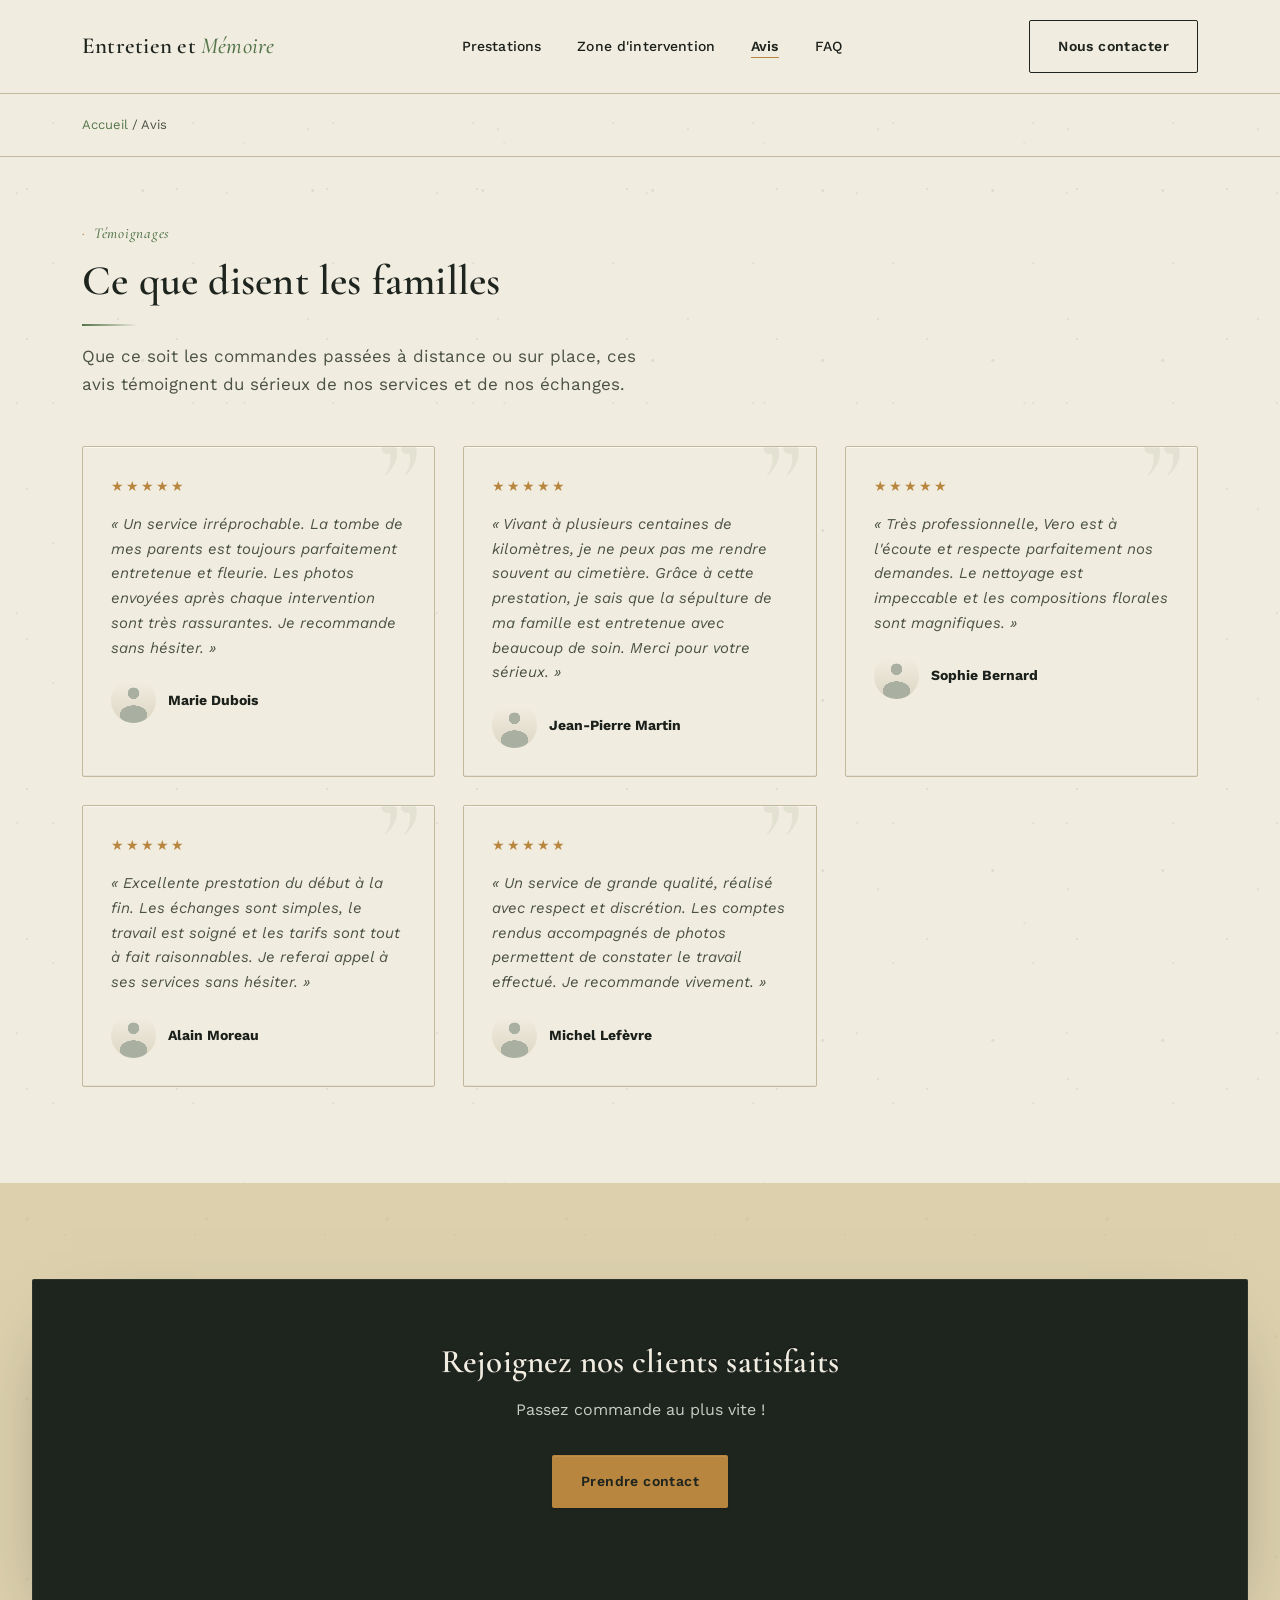
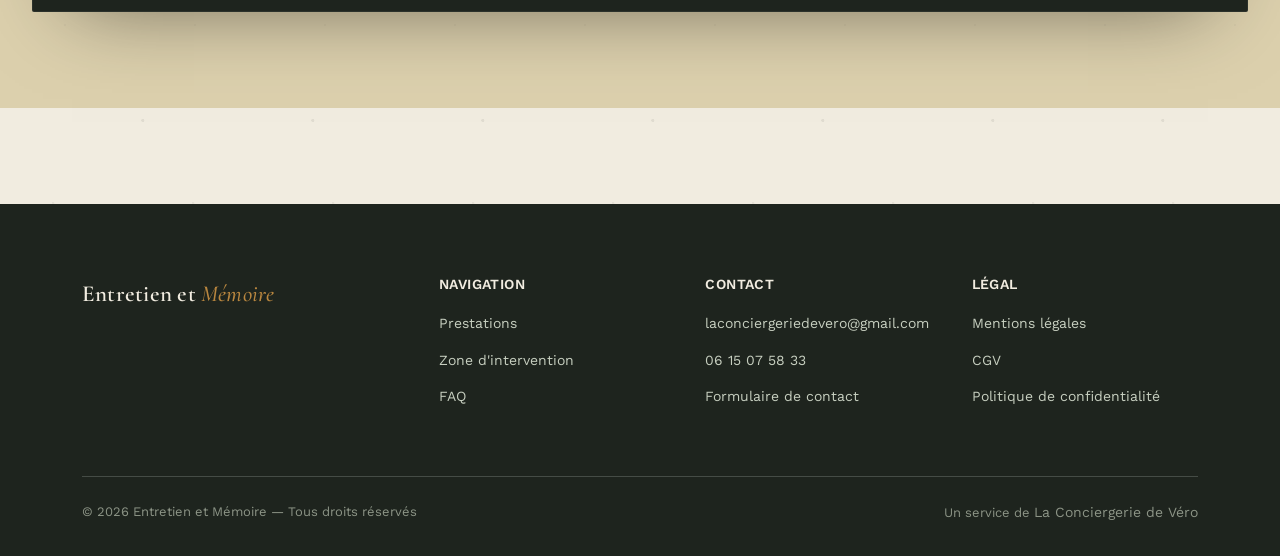
==== pages/avis.html @ b8784d21 "Initial push" ====
<!DOCTYPE html>
<html lang="fr">
<head>
<meta charset="UTF-8">
<meta name="viewport" content="width=device-width, initial-scale=1.0">
<title>Avis clients | Entretien et Mémoire</title>
<meta name="description" content="Découvrez les témoignages de familles qui nous confient le nettoyage, le fleurissement et l'entretien des sépultures de leurs proches dans le Calvados.">
<meta name="robots" content="index, follow">
<link rel="canonical" href="https://entretienetmemoire.laconciergeriedevero.fr/pages/avis.html">
<link rel="icon" href="../favicon.ico" sizes="any">
<link rel="icon" type="image/png" sizes="32x32" href="../img/favicon-32x32.png">
<link rel="icon" type="image/png" sizes="16x16" href="../img/favicon-16x16.png">
<link rel="apple-touch-icon" href="../img/apple-touch-icon.png">
<meta name="theme-color" content="#1E241E">
<meta property="og:type" content="website">
<meta property="og:site_name" content="Entretien et Mémoire">
<meta property="og:locale" content="fr_FR">
<meta property="og:title" content="Avis clients | Entretien et Mémoire">
<meta property="og:description" content="Découvrez les témoignages de familles qui nous confient le nettoyage, le fleurissement et l'entretien des sépultures de leurs proches dans le Calvados.">
<meta property="og:url" content="https://entretienetmemoire.laconciergeriedevero.fr/pages/avis.html">
<meta property="og:image" content="https://entretienetmemoire.laconciergeriedevero.fr/img/og-image.jpg">
<meta property="og:image:width" content="1200">
<meta property="og:image:height" content="630">
<meta name="twitter:card" content="summary_large_image">
<meta name="twitter:title" content="Avis clients | Entretien et Mémoire">
<meta name="twitter:description" content="Découvrez les témoignages de familles qui nous confient le nettoyage, le fleurissement et l'entretien des sépultures de leurs proches dans le Calvados.">
<meta name="twitter:image" content="https://entretienetmemoire.laconciergeriedevero.fr/img/og-image.jpg">
<link rel="preconnect" href="https://fonts.googleapis.com">
<link rel="preconnect" href="https://fonts.gstatic.com" crossorigin>
<link href="https://fonts.googleapis.com/css2?family=Cormorant+Garamond:ital,wght@0,400;0,500;0,600;0,700;1,400;1,500&family=Work+Sans:wght@400;500;600;700&display=swap" rel="stylesheet">
<link rel="stylesheet" href="../css/style.css">
<script type="application/ld+json">
{
  "@context": "https://schema.org",
  "@type": "LocalBusiness",
  "@id": "https://entretienetmemoire.laconciergeriedevero.fr/#business",
  "name": "Entretien et Mémoire",
  "review": [
    {
      "@type": "Review",
      "reviewRating": {
        "@type": "Rating",
        "ratingValue": "5",
        "bestRating": "5"
      },
      "author": {
        "@type": "Person",
        "name": "Marie Dubois"
      },
      "reviewBody": "Un service irréprochable. La tombe de mes parents est toujours parfaitement entretenue et fleurie. Les photos envoyées après chaque intervention sont très rassurantes. Je recommande sans hésiter."
    },
    {
      "@type": "Review",
      "reviewRating": {
        "@type": "Rating",
        "ratingValue": "5",
        "bestRating": "5"
      },
      "author": {
        "@type": "Person",
        "name": "Jean-Pierre Martin"
      },
      "reviewBody": "Vivant à plusieurs centaines de kilomètres, je ne peux pas me rendre souvent au cimetière. Grâce à cette prestation, je sais que la sépulture de ma famille est entretenue avec beaucoup de soin. Merci pour votre sérieux."
    },
    {
      "@type": "Review",
      "reviewRating": {
        "@type": "Rating",
        "ratingValue": "5",
        "bestRating": "5"
      },
      "author": {
        "@type": "Person",
        "name": "Sophie Bernard"
      },
      "reviewBody": "Très professionnelle, Vero est à l'écoute et respecte parfaitement nos demandes. Le nettoyage est impeccable et les compositions florales sont magnifiques."
    },
    {
      "@type": "Review",
      "reviewRating": {
        "@type": "Rating",
        "ratingValue": "5",
        "bestRating": "5"
      },
      "author": {
        "@type": "Person",
        "name": "Alain Moreau"
      },
      "reviewBody": "Excellente prestation du début à la fin. Les échanges sont simples, le travail est soigné et les tarifs sont tout à fait raisonnables. Je referai appel à ses services sans hésiter."
    },
    {
      "@type": "Review",
      "reviewRating": {
        "@type": "Rating",
        "ratingValue": "5",
        "bestRating": "5"
      },
      "author": {
        "@type": "Person",
        "name": "Michel Lefèvre"
      },
      "reviewBody": "Un service de grande qualité, réalisé avec respect et discrétion. Les comptes rendus accompagnés de photos permettent de constater le travail effectué. Je recommande vivement."
    }
  ]
}
</script>
<script type="application/ld+json">
{
  "@context": "https://schema.org",
  "@type": "BreadcrumbList",
  "itemListElement": [
    {
      "@type": "ListItem",
      "position": 1,
      "name": "Accueil",
      "item": "https://entretienetmemoire.laconciergeriedevero.fr/"
    },
    {
      "@type": "ListItem",
      "position": 2,
      "name": "Avis",
      "item": "https://entretienetmemoire.laconciergeriedevero.fr/pages/avis.html"
    }
  ]
}
</script>
</head>
<body>

<header>
  <nav>
    <a href="../index.html" class="logo">Entretien et <span>Mémoire</span></a>
    <ul class="nav-links">
      <li><a href="prestations.html">Prestations</a></li>
      <li><a href="zone-intervention.html">Zone d'intervention</a></li>
      <li><a href="avis.html" class="active">Avis</a></li>
      <li><a href="faq.html">FAQ</a></li>
    </ul>
    <div class="nav-cta">
      <a href="contact.html" class="btn btn-ghost">Nous contacter</a>
    </div>
    <button class="burger" aria-label="Menu">☰</button>
  </nav>
</header>

<div class="breadcrumb">
  <div class="wrap"><a href="../index.html">Accueil</a> / Avis</div>
</div>

<section class="page-header">
  <div class="wrap" data-reveal>
    <span class="eyebrow">Témoignages</span>
    <h1>Ce que disent les familles</h1>
    <p class="lead">Que ce soit les commandes passées à distance ou sur place, ces avis témoignent du sérieux de 
		nos services et de nos échanges.
	</p>
  </div>
</section>

<section style="padding-top:0;">
  <div class="wrap">
    <div class="testi-grid">
      <div class="testi" data-reveal>
        <div class="stars">★★★★★</div>
        <p>« Un service irréprochable. La tombe de mes parents est toujours parfaitement entretenue 
			et fleurie. Les photos envoyées après chaque intervention sont très rassurantes. 
			Je recommande sans hésiter. »</p>
        <div class="who"><div class="avatar"></div><div><b>Marie Dubois</b></div></div>
      </div>
      <div class="testi" data-reveal>
        <div class="stars">★★★★★</div>
        <p>« Vivant à plusieurs centaines de kilomètres, je ne peux pas me rendre souvent au cimetière. 
			Grâce à cette prestation, je sais que la sépulture de ma famille est entretenue avec beaucoup 
			de soin. Merci pour votre sérieux. »</p>
        <div class="who"><div class="avatar"></div><div><b>Jean-Pierre Martin</b></div></div>
      </div>
      <div class="testi" data-reveal>
        <div class="stars">★★★★★</div>
        <p>« Très professionnelle, Vero est à l'écoute et respecte parfaitement nos demandes. 
			Le nettoyage est impeccable et les compositions florales sont magnifiques. »</p>
        <div class="who"><div class="avatar"></div><div><b>Sophie Bernard</b></div></div>
      </div>
      <div class="testi" data-reveal>
        <div class="stars">★★★★★</div>
        <p>« Excellente prestation du début à la fin. Les échanges sont simples, le travail est 
			soigné et les tarifs sont tout à fait raisonnables. Je referai appel à ses services sans hésiter. »</p>
        <div class="who"><div class="avatar"></div><div><b>Alain Moreau</b></div></div>
      </div>
      <div class="testi" data-reveal>
        <div class="stars">★★★★★</div>
        <p>« Un service de grande qualité, réalisé avec respect et discrétion. Les comptes rendus 
			accompagnés de photos permettent de constater le travail effectué. Je recommande vivement. »</p>
        <div class="who"><div class="avatar"></div><div><b>Michel Lefèvre</b></div></div>
      </div>
    </div>
  </div>
</section>

<section class="alt">
  <div class="cta-band" data-reveal>
    <h2>Rejoignez nos clients satisfaits</h2>
    <p>Passez commande au plus vite !</p>
    <div class="hero-actions" style="justify-content:center;">
      <a href="contact.html" class="btn btn-primary">Prendre contact</a>
    </div>
  </div>
</section>

<footer>
  <div class="wrap">
    <div class="foot-grid">
      <div>
        <a href="../index.html" class="logo">Entretien et <span>Mémoire</span></a>
      </div>
      <div>
        <h4>Navigation</h4>
        <ul>
          <li><a href="prestations.html">Prestations</a></li>
          <li><a href="zone-intervention.html">Zone d'intervention</a></li>
          <li><a href="faq.html">FAQ</a></li>
        </ul>
      </div>
      <div>
        <h4>Contact</h4>
        <ul>
          <li><a href="mailto:laconciergeriedevero@gmail.com">laconciergeriedevero@gmail.com</a></li>
          <li><a href="tel:0615075833">06 15 07 58 33</a></li>
          <li><a href="contact.html">Formulaire de contact</a></li>
        </ul>
      </div>
      <div>
        <h4>Légal</h4>
        <ul>
          <li><a href="#">Mentions légales</a></li>
          <li><a href="#">CGV</a></li>
          <li><a href="#">Politique de confidentialité</a></li>
        </ul>
      </div>
    </div>
    <div class="foot-bottom">
      <span>© 2026 Entretien et Mémoire — Tous droits réservés</span>
    <span>Un service de <a href="https://laconciergeriedevero.fr/" style="color:inherit;">La Conciergerie de Véro</a></span>
    </div>
  </div>
</footer>

<script src="../js/main.js"></script>
</body>
</html>
---- css/style.css ----
/* ==========================================================================
   La Conciergerie de Véro — style.css
   Design tokens : granit / calcaire / lichen / bronze patiné
   ========================================================================== */

:root{
  --ardoise:#1E241E;
  --ardoise-light:#3A4536;
  --ivoire:#F1ECE0;
  --ivoire-warm:#DCD0AD;
  --mousse:#54764A;
  --mousse-light:#9FBE8B;
  --or:#B8863F;
  --or-light:#D6A85E;
  --pierre:#C2B89E;
  --texte:#1B201A;
  --texte-doux:#4B5245;
  --radius:2px;
  --maxw:1180px;
}

*{box-sizing:border-box; margin:0; padding:0;}
html{scroll-behavior:smooth;}
body{
  font-family:'Work Sans', sans-serif;
  color:var(--texte);
  background:
    radial-gradient(circle at 18% 26%, rgba(27,32,26,.07) 0 1px, transparent 1.5px),
    radial-gradient(circle at 62% 68%, rgba(27,32,26,.06) 0 1px, transparent 1.5px),
    radial-gradient(circle at 84% 12%, rgba(27,32,26,.075) 0 1.3px, transparent 1.8px),
    radial-gradient(circle at 38% 88%, rgba(27,32,26,.055) 0 1px, transparent 1.5px),
    radial-gradient(circle at 8% 92%, rgba(27,32,26,.06) 0 1px, transparent 1.5px),
    radial-gradient(circle at 94% 55%, rgba(84,118,74,.05) 0 1.4px, transparent 1.8px),
    var(--ivoire);
  background-size:150px 150px, 190px 190px, 170px 170px, 140px 140px, 210px 210px, 260px 260px, auto;
  line-height:1.65;
  -webkit-font-smoothing:antialiased;
}
h1,h2,h3,h4{
  font-family:'Cormorant Garamond', serif;
  font-weight:600;
  line-height:1.15;
  color:var(--ardoise);
  letter-spacing:.005em;
}
a{color:inherit; text-decoration:none;}
img{max-width:100%; display:block;}
ul{list-style:none;}

.wrap{max-width:var(--maxw); margin:0 auto; padding:0 32px;}
.eyebrow{
  font-family:'Cormorant Garamond', serif;
  font-style:italic;
  font-weight:500;
  font-size:15px;
  letter-spacing:.05em;
  color:var(--mousse);
  margin-bottom:12px;
  display:block;
}
.eyebrow::before{
  content:'◆';
  display:inline-block;
  font-size:8px;
  color:var(--or);
  margin-right:9px;
  transform:translateY(-2px);
}
.btn{
  display:inline-flex;
  align-items:center;
  gap:8px;
  padding:14px 28px;
  border-radius:var(--radius);
  font-weight:600;
  font-size:14px;
  letter-spacing:.03em;
  cursor:pointer;
  border:1px solid transparent;
  transition:transform .15s ease, background .2s ease, box-shadow .2s ease;
}
.btn:hover{transform:translateY(-1px);}
.btn-primary{
  background:var(--ardoise); color:var(--ivoire);
  box-shadow:inset 0 1px 0 rgba(255,255,255,.08), 0 1px 2px rgba(0,0,0,.2);
}
.btn-primary:hover{background:var(--ardoise-light);}
.btn-ghost{border-color:var(--ardoise); color:var(--ardoise);}
.btn-ghost:hover{background:var(--ardoise); color:var(--ivoire);}

/* -------- placeholder image blocks (marques de burin) -------- */
.ph{
  background:
    repeating-linear-gradient(45deg, rgba(42,47,44,.06) 0 2px, transparent 2px 11px),
    repeating-linear-gradient(-45deg, rgba(42,47,44,.045) 0 2px, transparent 2px 11px),
    linear-gradient(160deg, var(--pierre), #BEB6A0);
  border:1px solid rgba(42,47,44,.28);
  border-radius:var(--radius);
  display:flex;
  align-items:center;
  justify-content:center;
  text-align:center;
  color:var(--texte-doux);
  font-size:13px;
  letter-spacing:.03em;
  text-transform:uppercase;
  min-height:200px;
  padding:16px;
}

/* -------- header / nav -------- */
header{
  position:sticky; top:0; z-index:50;
  background:rgba(241,236,224,.93);
  backdrop-filter:blur(8px);
  border-bottom:1px solid var(--pierre);
}
nav{
  display:flex; align-items:center; justify-content:space-between;
  padding:20px 32px; max-width:var(--maxw); margin:0 auto;
}
.logo{font-family:'Cormorant Garamond', serif; font-size:23px; font-weight:600; color:var(--ardoise); letter-spacing:.01em;}
.logo span{color:var(--mousse); font-style:italic; font-weight:500;}
.nav-links{display:flex; gap:36px; font-size:14px; font-weight:500; letter-spacing:.01em;}
.nav-links a{position:relative; padding-bottom:4px;}
.nav-links a::after{
  content:''; position:absolute; left:0; bottom:0; height:1px; width:0;
  background:var(--or); transition:width .2s ease;
}
.nav-links a:hover::after, .nav-links a.active::after{width:100%;}
.nav-links a.active{color:var(--ardoise); font-weight:600;}
.nav-cta{display:flex; gap:12px; align-items:center;}
.burger{display:none; background:none; border:none; cursor:pointer; font-size:20px; color:var(--ardoise);}

.nav-links.mobile-open{
  display:flex; position:absolute; top:100%; left:0; right:0;
  flex-direction:column; background:var(--ivoire); border-bottom:1px solid var(--pierre);
  padding:16px 32px; gap:0;
}
.nav-links.mobile-open a{padding:12px 0; border-bottom:1px solid var(--pierre);}

/* -------- breadcrumb (pages intérieures) -------- */
.breadcrumb{
  padding:20px 0; font-size:13px; color:var(--texte-doux); border-bottom:1px solid var(--pierre);
}
.breadcrumb a{color:var(--mousse);}
.breadcrumb a:hover{text-decoration:underline;}

/* -------- page header (pages intérieures) -------- */
.page-header{padding:64px 0 48px;}
.page-header h1{font-size:42px; max-width:640px;}
.page-header h1::after{
  content:''; display:block; width:56px; height:2px; margin-top:18px;
  background:linear-gradient(90deg, var(--mousse), transparent);
}
.page-header p.lead{font-size:17px; color:var(--texte-doux); max-width:560px; margin-top:16px;}

/* -------- hero (accueil) : dalle de granit sombre -------- */
.hero{
  position:relative; overflow:visible;
  padding:100px 0 130px;
  background:
    radial-gradient(ellipse 60% 50% at 80% 0%, rgba(159,190,139,.09), transparent 60%),
    radial-gradient(circle at 12% 20%, rgba(255,255,255,.03) 0 1px, transparent 1.6px),
    radial-gradient(circle at 70% 60%, rgba(255,255,255,.025) 0 1px, transparent 1.6px),
    radial-gradient(circle at 40% 85%, rgba(255,255,255,.03) 0 1px, transparent 1.6px),
    linear-gradient(160deg, var(--ardoise), #171C15 85%);
  background-size:auto, 170px 170px, 200px 200px, 150px 150px, auto;
  color:var(--ivoire);
}
.hero::after{
  content:'';
  position:absolute; left:0; right:0; bottom:-1px; height:34px;
  background:var(--ivoire);
  clip-path:polygon(0% 100%,0% 38%,4% 55%,8% 30%,13% 62%,18% 20%,23% 48%,29% 12%,35% 58%,
    41% 26%,46% 66%,52% 18%,58% 50%,63% 8%,69% 44%,75% 24%,80% 60%,86% 15%,91% 46%,96% 22%,100% 52%,100% 100%);
}
.hero .wrap{position:relative; z-index:1; display:grid; grid-template-columns:1.1fr .9fr; gap:64px; align-items:center;}
.hero .eyebrow{color:var(--mousse-light);}
.hero .eyebrow::before{color:var(--or-light);}
.hero h1{
  color:var(--ivoire);
  font-size:52px; margin-bottom:22px; max-width:520px;
  text-shadow:0 1px 0 rgba(255,255,255,.06), 0 2px 18px rgba(0,0,0,.4);
}
.hero p.lead{font-size:18px; color:#C4CDBB; max-width:460px; margin-bottom:32px;}
.hero .btn-primary{background:var(--or); color:var(--ardoise);}
.hero .btn-primary:hover{background:var(--or-light);}
.hero .btn-ghost{border-color:#4C583F; color:var(--ivoire);}
.hero .btn-ghost:hover{background:rgba(255,255,255,.08); color:var(--ivoire);}
.hero-actions{display:flex; gap:16px; margin-bottom:40px; flex-wrap:wrap;}
.hero-stats{display:flex; gap:36px;}
.stat b{font-family:'Cormorant Garamond', serif; font-size:29px; color:var(--ivoire); display:block; font-weight:600;}
.stat span{font-size:13px; color:#93A084;}

/* -------- signature: curseur avant / après -------- */
.ba-slider{
  position:relative; border-radius:var(--radius); overflow:hidden;
  aspect-ratio:4/5; border:1px solid rgba(184,134,63,.45);
  box-shadow:0 30px 70px -20px rgba(0,0,0,.6);
}
.ba-slider .ph{position:absolute; inset:0; min-height:0; border:none; border-radius:0;}
.ba-slider .ph picture, .ba-slider .ph img{width:100%; height:100%; object-fit:cover; display:block;}
.ba-before{background:linear-gradient(160deg,#A9A28E,#7C7563);}
.ba-after{
  background:linear-gradient(160deg, var(--pierre), #E2DAC6);
  clip-path:inset(0 50% 0 0);
}
.ba-handle{
  position:absolute; top:0; bottom:0; left:50%;
  width:2px; background:var(--ivoire);
  transform:translateX(-1px);
  cursor:ew-resize;
}
.ba-handle::after{
  content:'⇔'; position:absolute; top:50%; left:50%;
  transform:translate(-50%,-50%);
  width:40px; height:40px; border-radius:50%;
  background:var(--ivoire); color:var(--ardoise);
  display:flex; align-items:center; justify-content:center;
  font-size:16px; box-shadow:0 4px 14px rgba(0,0,0,.25);
}
.ba-label{
  position:absolute; bottom:14px; font-size:11px; letter-spacing:.08em;
  text-transform:uppercase; background:rgba(42,47,44,.86); color:var(--ivoire);
  padding:5px 10px; border-radius:2px;
}
.ba-label.left{left:14px;} .ba-label.right{right:14px;}

/* -------- section shell -------- */
section{padding:96px 0;}
.section-head{max-width:620px; margin-bottom:56px;}
.section-head h2{font-size:36px;}
.section-head h2::after{
  content:''; display:block; width:72px; height:3px; margin-top:18px;
  background:linear-gradient(90deg, var(--mousse), var(--or-light) 65%, transparent);
}
.section-head p{color:var(--texte-doux); font-size:17px; margin-top:16px;}
.alt{
  background:
    radial-gradient(circle at 15% 20%, rgba(84,118,74,.05) 0 1.5px, transparent 2px),
    radial-gradient(circle at 80% 70%, rgba(84,118,74,.05) 0 1.5px, transparent 2px),
    radial-gradient(circle at 50% 40%, rgba(27,32,26,.03) 0 1px, transparent 1.5px),
    var(--ivoire-warm);
  background-size:180px 180px, 220px 220px, 130px 130px, auto;
}
.section-foot{margin-top:40px;}

/* -------- services -------- */
.services-grid{display:grid; grid-template-columns:repeat(3,1fr); gap:28px;}
.services-grid.cols-2{grid-template-columns:repeat(2,1fr);}
.service-card{
  background:var(--ivoire); border:1px solid var(--pierre); border-left:3px solid var(--mousse); border-radius:var(--radius);
  padding:32px; transition:border-color .2s ease, transform .2s ease, box-shadow .2s ease;
  box-shadow:inset 0 1px 0 rgba(255,255,255,.6), inset 0 -1px 0 rgba(27,32,26,.06);
}
.service-card:hover{border-color:var(--pierre); border-left-color:var(--or); transform:translateY(-4px); box-shadow:inset 0 1px 0 rgba(255,255,255,.6), 0 18px 34px -18px rgba(27,32,26,.35);}
.service-card .ph{height:160px; margin-bottom:24px;}
.service-card h3{font-size:21px; margin-bottom:10px;}
.service-card p{color:var(--texte-doux); font-size:15px; margin-bottom:18px;}
.price{font-family:'Cormorant Garamond', serif; color:var(--or); font-size:23px; font-weight:600;}
.service-card .details{list-style:none; margin-top:16px; padding-top:16px; border-top:1px solid var(--pierre);}
.service-card .details li{font-size:13px; color:var(--texte-doux); padding:4px 0; display:flex; gap:8px;}
.service-card .details li::before{content:'—'; color:var(--mousse);}

/* -------- process — séquence numérotée réelle -------- */
.process{display:grid; grid-template-columns:repeat(4,1fr); gap:24px;}
.step{position:relative; padding-top:8px;}
.step .num{
  font-family:'Cormorant Garamond', serif; font-size:48px; color:var(--mousse); font-weight:700;
  display:block; margin-bottom:12px; line-height:1;
  -webkit-text-stroke:0; opacity:.85;
}
.step h4{font-size:17px; margin-bottom:8px;}
.step p{font-size:14px; color:var(--texte-doux);}

/* -------- zone d'intervention -------- */
.coverage .wrap{display:grid; grid-template-columns:.9fr 1.1fr; gap:56px; align-items:center;}
.coverage .ph{aspect-ratio:1/1;}
.zone-list{display:flex; flex-wrap:wrap; gap:10px; margin-top:24px;}
.zone-list span{
  background:var(--ivoire); border:1px solid var(--mousse); color:var(--ardoise);
  font-weight:500;
  padding:7px 14px; border-radius:20px; font-size:13px;
}
.zone-table{width:100%; border-collapse:collapse; margin-top:32px;}
.zone-table th, .zone-table td{
  text-align:left; padding:12px 16px; border-bottom:1px solid var(--pierre); font-size:14px;
}
.zone-table th{color:var(--texte-doux); font-weight:600; font-size:12px; text-transform:uppercase; letter-spacing:.04em;}

/* -------- témoignages -------- */
.testi-grid{display:grid; grid-template-columns:repeat(3,1fr); gap:28px;}
.testi{
  position:relative; overflow:hidden;
  background:var(--ivoire); border:1px solid var(--pierre); border-radius:var(--radius);
  padding:28px;
  box-shadow:inset 0 1px 0 rgba(255,255,255,.6), inset 0 -1px 0 rgba(27,32,26,.06);
}
.testi::before{
  content:'”'; position:absolute; top:-28px; right:14px;
  font-family:'Cormorant Garamond', serif; font-size:120px; font-weight:600;
  color:rgba(84,118,74,.09); line-height:1; pointer-events:none;
}
.testi .stars{color:var(--or); letter-spacing:2px; margin-bottom:14px; font-size:14px;}
.testi p{position:relative; font-size:15px; color:var(--texte-doux); margin-bottom:18px; font-style:italic;}
.testi .who{display:flex; align-items:center; gap:12px;}
.avatar {
    width: 45px;
    aspect-ratio: 1;
    border-radius: 50%;
    background:
        radial-gradient(circle at center 34%, #a9b0a2 0 15%, transparent 16%),
        radial-gradient(ellipse 60% 42% at center 82%, #a9b0a2 0 50%, transparent 51%),
        linear-gradient(#f2eee2, #ddd6c4);
}
.who b{font-size:14px; display:block;} .who span{font-size:12px; color:var(--texte-doux);}

/* -------- faq -------- */
.faq{max-width:760px; margin:0 auto;}
.faq.left{margin:0;}
.faq-item{border-bottom:1px solid var(--pierre);}
.faq-item button{
  width:100%; text-align:left; background:none; border:none; cursor:pointer;
  padding:22px 0; display:flex; justify-content:space-between; align-items:center; gap:16px;
  font-family:'Cormorant Garamond', serif; font-size:19px; font-weight:600; color:var(--ardoise);
}
.faq-item .plus{font-size:22px; color:var(--mousse); transition:transform .2s ease; flex-shrink:0;}
.faq-item.open .plus{transform:rotate(45deg);}
.faq-item .a{max-height:0; overflow:hidden; transition:max-height .3s ease;}
.faq-item.open .a{max-height:240px; padding-bottom:22px;}
.faq-item .a p{color:var(--texte-doux); font-size:15px; max-width:640px;}

/* -------- formulaire de contact -------- */
.contact-grid{display:grid; grid-template-columns:1fr 1fr; gap:56px;}
.form-field{margin-bottom:20px;}
.form-field label{display:block; font-size:13px; font-weight:600; margin-bottom:8px; color:var(--ardoise); letter-spacing:.02em;}
.form-field input, .form-field select, .form-field textarea{
  width:100%; padding:12px 14px; border:1px solid var(--pierre); border-radius:var(--radius);
  background:var(--ivoire); font-family:'Work Sans',sans-serif; font-size:14px; color:var(--texte);
}
.form-field textarea{resize:vertical; min-height:120px;}
.form-field input:focus, .form-field select:focus, .form-field textarea:focus{outline:2px solid var(--mousse); outline-offset:1px;}
.contact-info-card{
  background:var(--ivoire-warm); border:1px solid var(--pierre); border-radius:var(--radius); padding:32px;
}
.contact-info-card .item{display:flex; gap:14px; margin-bottom:20px;}
.contact-info-card .item:last-child{margin-bottom:0;}
.contact-info-card .item b{display:block; font-size:14px; margin-bottom:2px;}
.contact-info-card .item span{font-size:13px; color:var(--texte-doux);}

/* -------- bande cta -------- */
.cta-band{
  background:var(--ardoise); color:var(--ivoire); border-radius:var(--radius);
  padding:64px; text-align:center; margin:0 32px;
  box-shadow:inset 0 0 0 1px rgba(255,255,255,.06), 0 30px 80px -40px rgba(0,0,0,.55);
}
.cta-band h2{
  color:var(--ivoire); font-size:33px; margin-bottom:16px;
  text-shadow:0 1px 0 rgba(255,255,255,.09), 0 -1px 1px rgba(0,0,0,.5);
}
.cta-band p{color:#C7CFC5; max-width:480px; margin:0 auto 32px;}
.cta-band .btn-primary{background:var(--or); color:var(--ardoise);}
.cta-band .btn-primary:hover{background:#B7935D;}
.cta-band .btn-ghost{border-color:#6D766A; color:var(--ivoire);}
.cta-band .btn-ghost:hover{background:rgba(255,255,255,.08); color:var(--ivoire);}

/* -------- footer -------- */
footer{background:var(--ardoise); color:var(--ivoire); padding:72px 0 32px; margin-top:96px;}
.foot-grid{display:grid; grid-template-columns:1.4fr 1fr 1fr 1fr; gap:40px; margin-bottom:56px;}
footer h4{color:var(--ivoire); font-size:14px; margin-bottom:18px; font-family:'Work Sans',sans-serif; font-weight:600; letter-spacing:.03em; text-transform:uppercase;}
footer .logo{color:var(--ivoire); margin-bottom:14px;}
footer .logo span{color:var(--or);}
footer p{color:#B4BCAF; font-size:14px;}
footer li{margin-bottom:10px;}
footer a{color:#C7CFC0; font-size:14px;}
footer a:hover{color:var(--or);}
.foot-bottom{
  border-top:1px solid #454C46; padding-top:24px; display:flex;
  justify-content:space-between; font-size:13px; color:#8C9486; flex-wrap:wrap; gap:12px;
}

/* -------- apparition au scroll -------- */
[data-reveal]{opacity:0; transform:translateY(16px); transition:opacity .6s ease, transform .6s ease;}
[data-reveal].in{opacity:1; transform:translateY(0);}
@media (prefers-reduced-motion: reduce){
  [data-reveal]{opacity:1; transform:none; transition:none;}
  html{scroll-behavior:auto;}
}

/* -------- responsive -------- */
@media (max-width:900px){
  .nav-links:not(.mobile-open), .nav-cta .btn-ghost{display:none;}
  .burger{display:block;}
  .hero .wrap{grid-template-columns:1fr; gap:48px;}
  .hero h1{font-size:38px;}
  .services-grid{grid-template-columns:1fr;}
  .services-grid.cols-2{grid-template-columns:1fr;}
  .process, .testi-grid{grid-template-columns:1fr;}
  .coverage .wrap{grid-template-columns:1fr;}
  .foot-grid{grid-template-columns:1fr 1fr;}
  .cta-band{padding:40px 24px; margin:0 16px;}
  .contact-grid{grid-template-columns:1fr; gap:40px;}
}
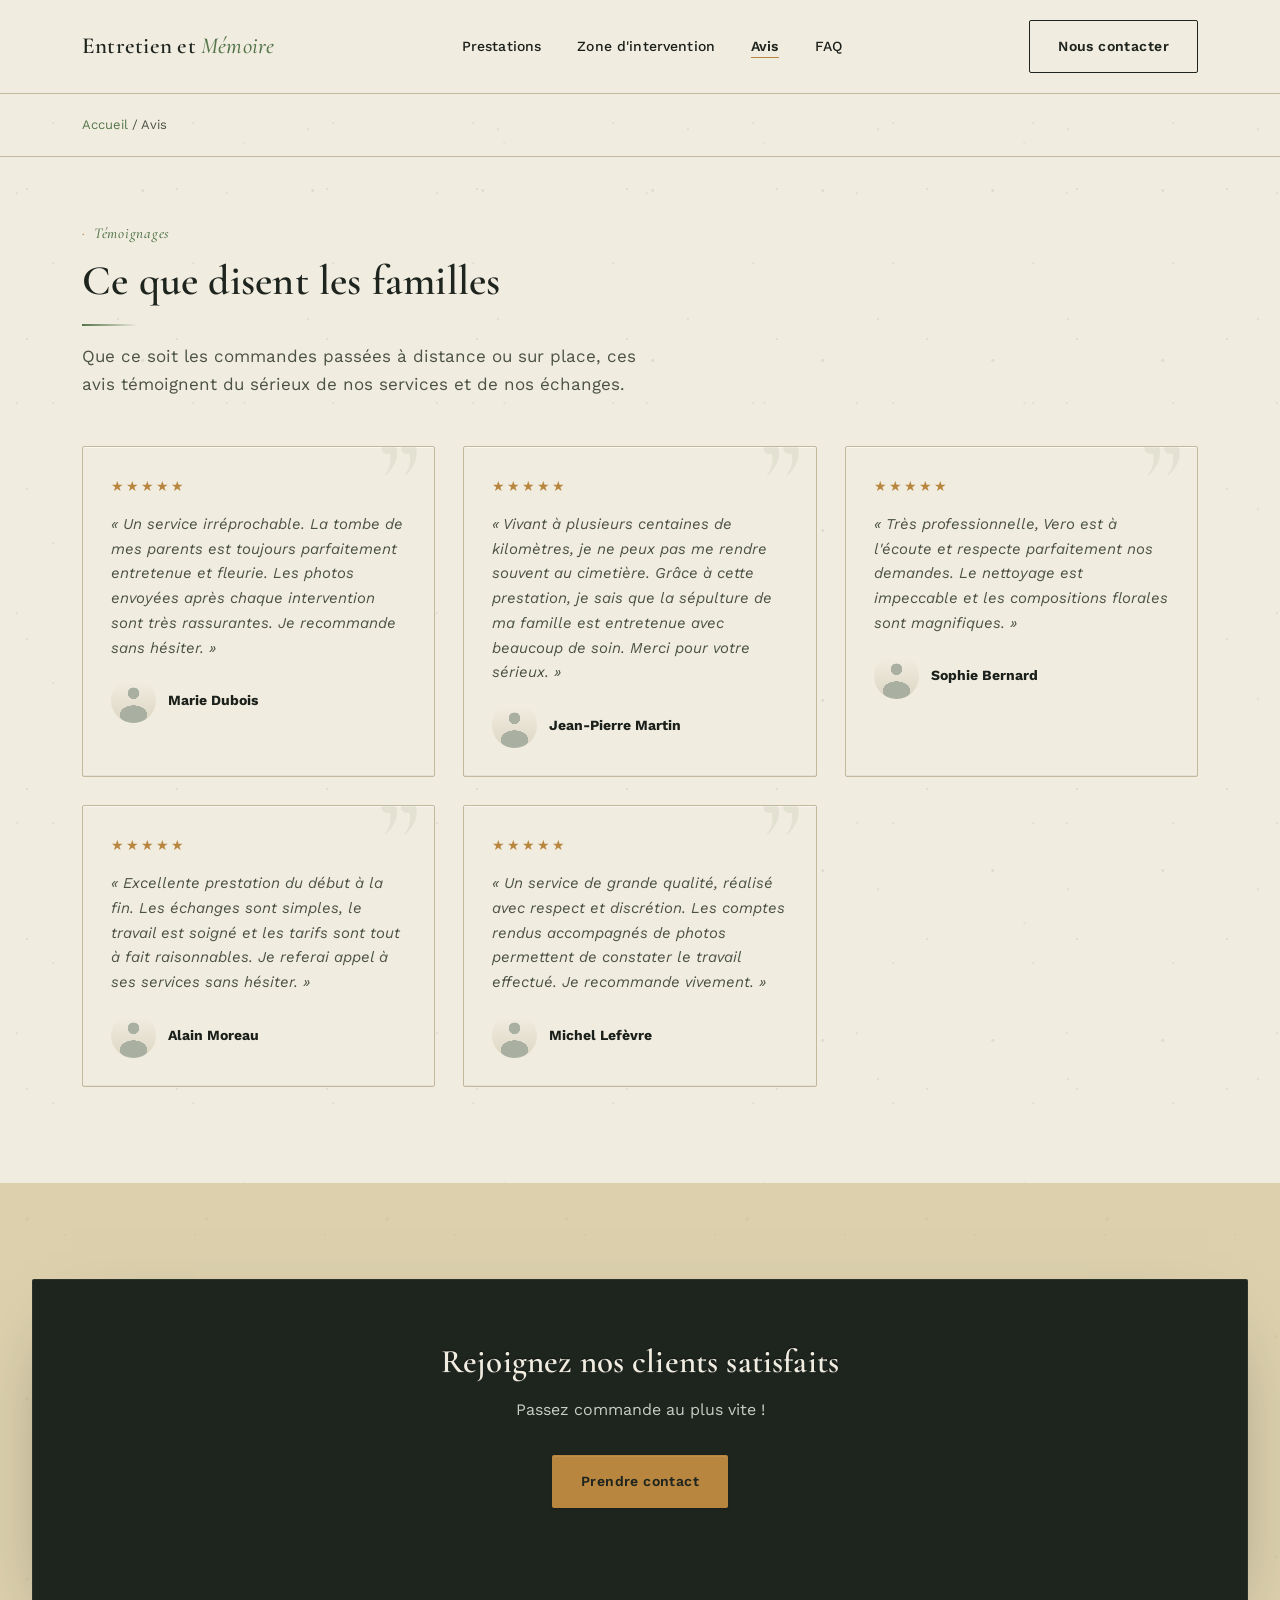
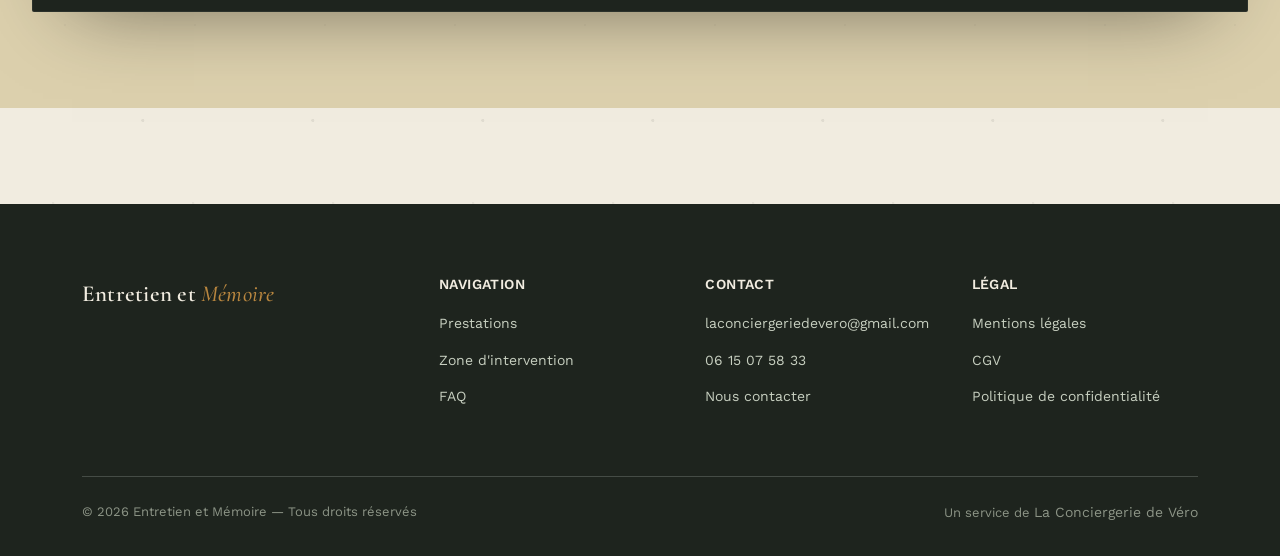
==== commit 70e75535: "SEO Patch" ====
--- a/pages/avis.html
+++ b/pages/avis.html
@@ -3,7 +3,7 @@
 <head>
 <meta charset="UTF-8">
 <meta name="viewport" content="width=device-width, initial-scale=1.0">
-<title>Avis clients | Entretien et Mémoire</title>
+<title>Avis clients : entretien de tombes dans le Calvados | Entretien et Mémoire</title>
 <meta name="description" content="Découvrez les témoignages de familles qui nous confient le nettoyage, le fleurissement et l'entretien des sépultures de leurs proches dans le Calvados.">
 <meta name="robots" content="index, follow">
 <link rel="canonical" href="https://entretienetmemoire.laconciergeriedevero.fr/pages/avis.html">
@@ -15,95 +15,20 @@
 <meta property="og:type" content="website">
 <meta property="og:site_name" content="Entretien et Mémoire">
 <meta property="og:locale" content="fr_FR">
-<meta property="og:title" content="Avis clients | Entretien et Mémoire">
+<meta property="og:title" content="Avis clients : entretien de tombes dans le Calvados | Entretien et Mémoire">
 <meta property="og:description" content="Découvrez les témoignages de familles qui nous confient le nettoyage, le fleurissement et l'entretien des sépultures de leurs proches dans le Calvados.">
 <meta property="og:url" content="https://entretienetmemoire.laconciergeriedevero.fr/pages/avis.html">
 <meta property="og:image" content="https://entretienetmemoire.laconciergeriedevero.fr/img/og-image.jpg">
 <meta property="og:image:width" content="1200">
 <meta property="og:image:height" content="630">
 <meta name="twitter:card" content="summary_large_image">
-<meta name="twitter:title" content="Avis clients | Entretien et Mémoire">
+<meta name="twitter:title" content="Avis clients : entretien de tombes dans le Calvados | Entretien et Mémoire">
 <meta name="twitter:description" content="Découvrez les témoignages de familles qui nous confient le nettoyage, le fleurissement et l'entretien des sépultures de leurs proches dans le Calvados.">
 <meta name="twitter:image" content="https://entretienetmemoire.laconciergeriedevero.fr/img/og-image.jpg">
 <link rel="preconnect" href="https://fonts.googleapis.com">
 <link rel="preconnect" href="https://fonts.gstatic.com" crossorigin>
 <link href="https://fonts.googleapis.com/css2?family=Cormorant+Garamond:ital,wght@0,400;0,500;0,600;0,700;1,400;1,500&family=Work+Sans:wght@400;500;600;700&display=swap" rel="stylesheet">
 <link rel="stylesheet" href="../css/style.css">
-<script type="application/ld+json">
-{
-  "@context": "https://schema.org",
-  "@type": "LocalBusiness",
-  "@id": "https://entretienetmemoire.laconciergeriedevero.fr/#business",
-  "name": "Entretien et Mémoire",
-  "review": [
-    {
-      "@type": "Review",
-      "reviewRating": {
-        "@type": "Rating",
-        "ratingValue": "5",
-        "bestRating": "5"
-      },
-      "author": {
-        "@type": "Person",
-        "name": "Marie Dubois"
-      },
-      "reviewBody": "Un service irréprochable. La tombe de mes parents est toujours parfaitement entretenue et fleurie. Les photos envoyées après chaque intervention sont très rassurantes. Je recommande sans hésiter."
-    },
-    {
-      "@type": "Review",
-      "reviewRating": {
-        "@type": "Rating",
-        "ratingValue": "5",
-        "bestRating": "5"
-      },
-      "author": {
-        "@type": "Person",
-        "name": "Jean-Pierre Martin"
-      },
-      "reviewBody": "Vivant à plusieurs centaines de kilomètres, je ne peux pas me rendre souvent au cimetière. Grâce à cette prestation, je sais que la sépulture de ma famille est entretenue avec beaucoup de soin. Merci pour votre sérieux."
-    },
-    {
-      "@type": "Review",
-      "reviewRating": {
-        "@type": "Rating",
-        "ratingValue": "5",
-        "bestRating": "5"
-      },
-      "author": {
-        "@type": "Person",
-        "name": "Sophie Bernard"
-      },
-      "reviewBody": "Très professionnelle, Vero est à l'écoute et respecte parfaitement nos demandes. Le nettoyage est impeccable et les compositions florales sont magnifiques."
-    },
-    {
-      "@type": "Review",
-      "reviewRating": {
-        "@type": "Rating",
-        "ratingValue": "5",
-        "bestRating": "5"
-      },
-      "author": {
-        "@type": "Person",
-        "name": "Alain Moreau"
-      },
-      "reviewBody": "Excellente prestation du début à la fin. Les échanges sont simples, le travail est soigné et les tarifs sont tout à fait raisonnables. Je referai appel à ses services sans hésiter."
-    },
-    {
-      "@type": "Review",
-      "reviewRating": {
-        "@type": "Rating",
-        "ratingValue": "5",
-        "bestRating": "5"
-      },
-      "author": {
-        "@type": "Person",
-        "name": "Michel Lefèvre"
-      },
-      "reviewBody": "Un service de grande qualité, réalisé avec respect et discrétion. Les comptes rendus accompagnés de photos permettent de constater le travail effectué. Je recommande vivement."
-    }
-  ]
-}
-</script>
 <script type="application/ld+json">
 {
   "@context": "https://schema.org",
@@ -126,11 +51,12 @@
 </script>
 </head>
 <body>
+<a class="skip-link" href="#contenu">Aller au contenu</a>
 
 <header>
   <nav>
     <a href="../index.html" class="logo">Entretien et <span>Mémoire</span></a>
-    <ul class="nav-links">
+    <ul class="nav-links" id="menu-principal">
       <li><a href="prestations.html">Prestations</a></li>
       <li><a href="zone-intervention.html">Zone d'intervention</a></li>
       <li><a href="avis.html" class="active">Avis</a></li>
@@ -139,9 +65,10 @@
     <div class="nav-cta">
       <a href="contact.html" class="btn btn-ghost">Nous contacter</a>
     </div>
-    <button class="burger" aria-label="Menu">☰</button>
+    <button class="burger" aria-label="Menu" aria-expanded="false" aria-controls="menu-principal">☰</button>
   </nav>
 </header>
+<main id="contenu">
 
 <div class="breadcrumb">
   <div class="wrap"><a href="../index.html">Accueil</a> / Avis</div>
@@ -206,6 +133,7 @@
   </div>
 </section>
 
+</main>
 <footer>
   <div class="wrap">
     <div class="foot-grid">
@@ -225,7 +153,7 @@
         <ul>
           <li><a href="mailto:laconciergeriedevero@gmail.com">laconciergeriedevero@gmail.com</a></li>
           <li><a href="tel:0615075833">06 15 07 58 33</a></li>
-          <li><a href="contact.html">Formulaire de contact</a></li>
+          <li><a href="contact.html">Nous contacter</a></li>
         </ul>
       </div>
       <div>
--- a/css/style.css
+++ b/css/style.css
@@ -402,3 +402,8 @@
   .cta-band{padding:40px 24px; margin:0 16px;}
   .contact-grid{grid-template-columns:1fr; gap:40px;}
 }
+
+/* -------- accessibilité : lien d'évitement et focus clavier -------- */
+.skip-link{position:absolute; left:-9999px; top:8px; z-index:1000; background:#fff; color:#000; padding:10px 16px; border-radius:6px;}
+.skip-link:focus{left:8px;}
+a:focus-visible, button:focus-visible, [role="slider"]:focus-visible{outline:2px solid var(--mousse, #7da06a); outline-offset:3px;}
